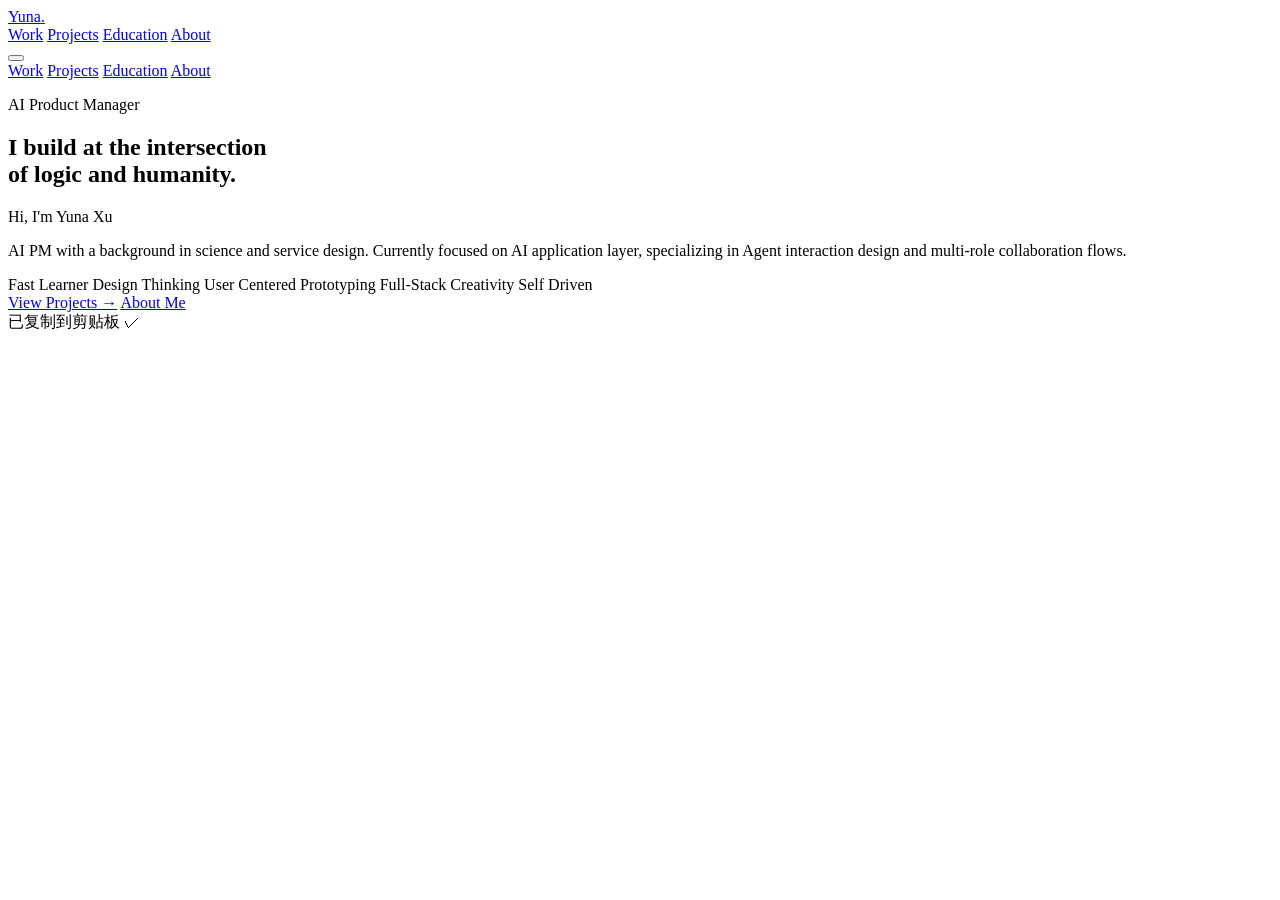
==== index.html @ 4d471c7e "Add files via upload" ====
<!DOCTYPE html>
<html lang="zh-CN">
<head>
  <meta charset="UTF-8">
  <meta name="viewport" content="width=device-width, initial-scale=1.0">
  <title>Yuna Xu — AI Product Manager</title>
  <meta name="description" content="Yuna Xu 个人作品集 — AI产品经理，擅长从0到1产品设计，Agent交互与跨团队协作。">
  <link rel="preconnect" href="https://fonts.googleapis.com">
  <link rel="preconnect" href="https://fonts.gstatic.com" crossorigin>
  <link href="https://fonts.googleapis.com/css2?family=Geist:wght@200..900&display=swap" rel="stylesheet">
  <link rel="stylesheet" href="css/style.css">
</head>
<body class="page-home">

  <div class="cursor-dot" id="cursorDot"></div>
  <div class="cursor-ring" id="cursorRing"></div>

  <nav class="nav" id="nav">
    <a href="index.html" class="nav-logo">Yuna<span class="dot">.</span></a>
    <div class="nav-links">
      <a href="work.html" class="nav-link">Work</a>
      <a href="projects.html" class="nav-link">Projects</a>
      <a href="education.html" class="nav-link">Education</a>
      <a href="about.html" class="nav-link">About</a>
    </div>
    <button class="nav-menu-btn" id="menuBtn" aria-label="菜单">
      <span></span><span></span><span></span>
    </button>
  </nav>

  <div class="mobile-menu" id="mobileMenu">
    <a href="work.html" class="mobile-link">Work</a>
    <a href="projects.html" class="mobile-link">Projects</a>
    <a href="education.html" class="mobile-link">Education</a>
    <a href="about.html" class="mobile-link">About</a>
  </div>

  <section class="hero">
    <div class="container">
      <div class="hero-inner">
        <p class="hero-label reveal">AI Product Manager</p>
        <h1 class="hero-slogan reveal" data-delay="100">
          I build at the intersection<br>
          of <span class="accent">logic</span> and <span class="accent">humanity</span>.
        </h1>
        <p class="hero-name reveal" data-delay="200">
          Hi, I'm <span class="yuna">Yuna</span> <span class="xu">Xu</span>
        </p>
        <p class="hero-desc reveal" data-delay="250">
          AI PM with a background in science and service design. Currently focused on AI application layer, specializing in Agent interaction design and multi-role collaboration flows.
        </p>
        <div class="hero-tags">
          <span class="hero-tag" data-color="#FFCDE9" style="position:relative;left:auto;top:auto;">Fast Learner</span>
          <span class="hero-tag" data-color="#FF8135" style="position:relative;left:auto;top:auto;">Design Thinking</span>
          <span class="hero-tag" data-color="#00DEA1" style="position:relative;left:auto;top:auto;">User Centered</span>
          <span class="hero-tag" data-color="#93DCFF" style="position:relative;left:auto;top:auto;">Prototyping</span>
          <span class="hero-tag" data-color="#DEC8FF" style="position:relative;left:auto;top:auto;">Full-Stack</span>
          <span class="hero-tag" data-color="#D1FA91" style="position:relative;left:auto;top:auto;">Creativity</span>
          <span class="hero-tag" data-color="#FFCD00" style="position:relative;left:auto;top:auto;">Self Driven</span>
        </div>
        <div class="hero-ctas">
          <a href="projects.html" class="btn btn-primary">View Projects →</a>
          <a href="about.html" class="btn btn-outline">About Me</a>
        </div>
      </div>
    </div>
  </section><div class="toast" id="toast">已复制到剪贴板 ✓</div>
  <script src="js/main.js"></script>
</body>
</html>
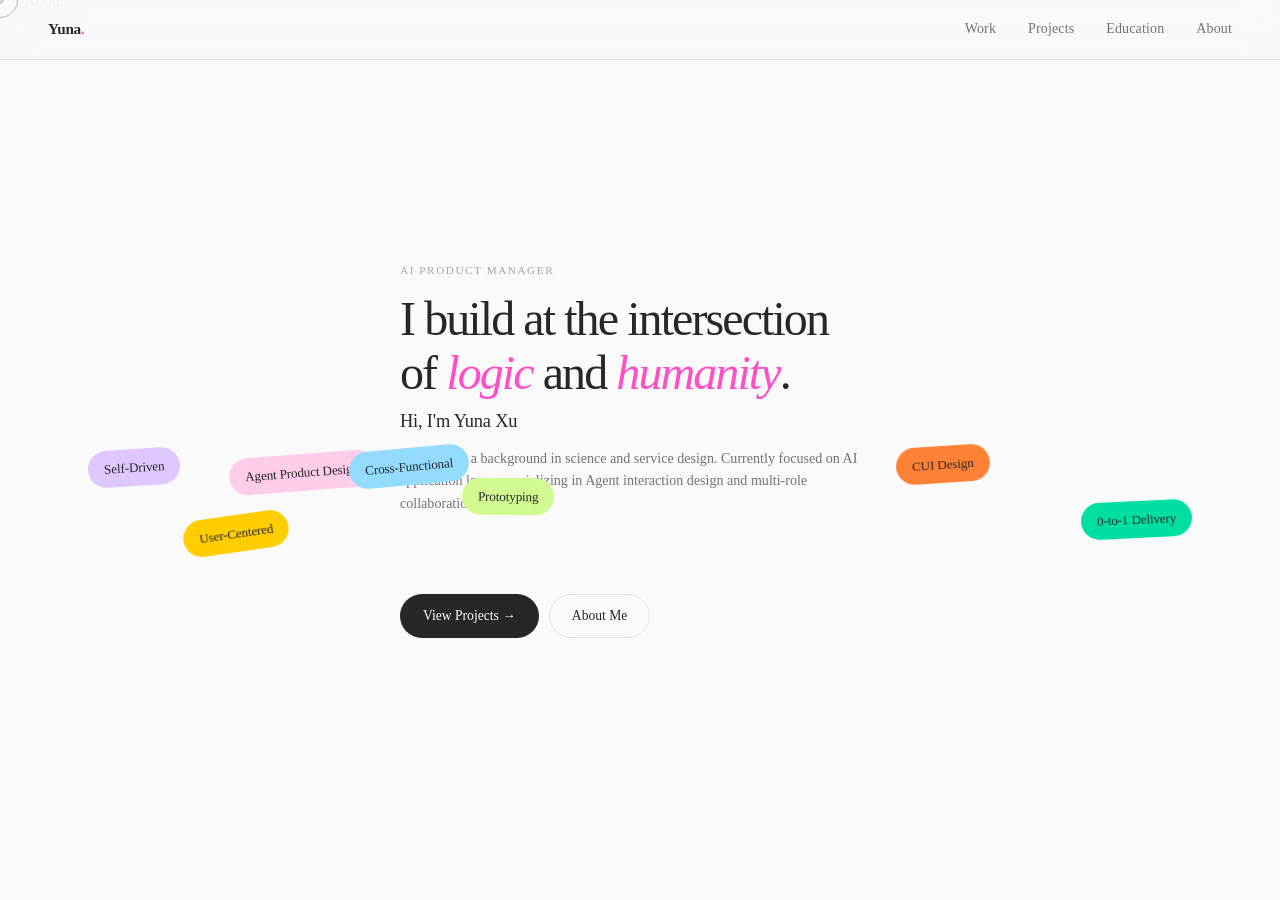
==== commit 6187d36e: "Update index.html" ====
--- a/index.html
+++ b/index.html
@@ -4,7 +4,7 @@
   <meta charset="UTF-8">
   <meta name="viewport" content="width=device-width, initial-scale=1.0">
   <title>Yuna Xu — AI Product Manager</title>
-  <meta name="description" content="Yuna Xu 个人作品集 — AI产品经理，擅长从0到1产品设计，Agent交互与跨团队协作。">
+  <meta name="description" content="Yuna Xu portfolio — AI Product Manager specializing in Agent interaction design, 0-to-1 delivery, and cross-functional collaboration.">
   <link rel="preconnect" href="https://fonts.googleapis.com">
   <link rel="preconnect" href="https://fonts.gstatic.com" crossorigin>
   <link href="https://fonts.googleapis.com/css2?family=Geist:wght@200..900&display=swap" rel="stylesheet">
@@ -23,7 +23,7 @@
       <a href="education.html" class="nav-link">Education</a>
       <a href="about.html" class="nav-link">About</a>
     </div>
-    <button class="nav-menu-btn" id="menuBtn" aria-label="菜单">
+    <button class="nav-menu-btn" id="menuBtn" aria-label="Menu">
       <span></span><span></span><span></span>
     </button>
   </nav>
@@ -50,13 +50,13 @@
           AI PM with a background in science and service design. Currently focused on AI application layer, specializing in Agent interaction design and multi-role collaboration flows.
         </p>
         <div class="hero-tags">
-          <span class="hero-tag" data-color="#FFCDE9" style="position:relative;left:auto;top:auto;">Fast Learner</span>
-          <span class="hero-tag" data-color="#FF8135" style="position:relative;left:auto;top:auto;">Design Thinking</span>
-          <span class="hero-tag" data-color="#00DEA1" style="position:relative;left:auto;top:auto;">User Centered</span>
-          <span class="hero-tag" data-color="#93DCFF" style="position:relative;left:auto;top:auto;">Prototyping</span>
-          <span class="hero-tag" data-color="#DEC8FF" style="position:relative;left:auto;top:auto;">Full-Stack</span>
-          <span class="hero-tag" data-color="#D1FA91" style="position:relative;left:auto;top:auto;">Creativity</span>
-          <span class="hero-tag" data-color="#FFCD00" style="position:relative;left:auto;top:auto;">Self Driven</span>
+          <span class="hero-tag" data-color="#FFCDE9" style="position:relative;left:auto;top:auto;">Agent Product Design</span>
+          <span class="hero-tag" data-color="#FF8135" style="position:relative;left:auto;top:auto;">CUI Design</span>
+          <span class="hero-tag" data-color="#00DEA1" style="position:relative;left:auto;top:auto;">0-to-1 Delivery</span>
+          <span class="hero-tag" data-color="#93DCFF" style="position:relative;left:auto;top:auto;">Cross-Functional</span>
+          <span class="hero-tag" data-color="#DEC8FF" style="position:relative;left:auto;top:auto;">Self-Driven</span>
+          <span class="hero-tag" data-color="#D1FA91" style="position:relative;left:auto;top:auto;">Prototyping</span>
+          <span class="hero-tag" data-color="#FFCD00" style="position:relative;left:auto;top:auto;">User-Centered</span>
         </div>
         <div class="hero-ctas">
           <a href="projects.html" class="btn btn-primary">View Projects →</a>
@@ -64,7 +64,7 @@
         </div>
       </div>
     </div>
-  </section><div class="toast" id="toast">已复制到剪贴板 ✓</div>
+  </section><div class="toast" id="toast">Copied to clipboard ✓</div>
   <script src="js/main.js"></script>
 </body>
 </html>
--- a/css/style.css
+++ b/css/style.css
@@ -0,0 +1,308 @@
+:root {
+  --bg: #fafafa;
+  --bg-elevated: #f5f5f5;
+  --text-primary: #27272a;
+  --text-secondary: #71717a;
+  --text-muted: #a1a1aa;
+  --border: #e4e4e7;
+  --accent: #FF4FC7;
+  --font: 'Geist', -apple-system, BlinkMacSystemFont, 'Segoe UI', sans-serif;
+}
+
+*, *::before, *::after { margin: 0; padding: 0; box-sizing: border-box; }
+html { scroll-behavior: smooth; font-size: 16px; }
+
+body {
+  background: var(--bg);
+  color: var(--text-primary);
+  font-family: var(--font-sans);
+  line-height: 1.6;
+  overflow-x: hidden;
+  -webkit-font-smoothing: antialiased;
+}
+body.page-home {
+  overflow-x: hidden;
+  overflow-y: hidden;
+}
+
+a { color: inherit; text-decoration: none; }
+img { display: block; max-width: 100%; }
+
+.container { max-width: 1280px; margin: 0 auto; padding: 0 48px; }
+@media (max-width: 768px) { .container { padding: 0 24px; } }
+
+/* ─── Custom Cursor ─── */
+.cursor-dot {
+  position: fixed; width: 8px; height: 8px; background: var(--text-primary);
+  border-radius: 50%; pointer-events: none; z-index: 9999;
+  transform: translate(-50%, -50%); transition: width 0.15s, height 0.15s, background 0.15s;
+  mix-blend-mode: difference;
+}
+.cursor-ring {
+  position: fixed; width: 36px; height: 36px;
+  border: 1.5px solid rgba(39,39,42,0.3); border-radius: 50%;
+  pointer-events: none; z-index: 9998; transform: translate(-50%, -50%);
+  transition: width 0.25s, height 0.25s, border-color 0.25s;
+}
+.cursor-dot.hovering { width: 10px; height: 10px; background: #fff; }
+.cursor-ring.hovering { width: 52px; height: 52px; border-color: rgba(39,39,42,0.12); }
+@media (hover: none) { .cursor-dot, .cursor-ring { display: none; body { cursor: auto; } } }
+
+/* ─── Navigation ─── */
+.nav {
+  position: fixed; top: 0; left: 0; right: 0; height: 60px;
+  display: flex; align-items: center; justify-content: space-between;
+  padding: 0 48px; z-index: 1000;
+  background: rgba(250,250,250,0.85);
+  backdrop-filter: blur(16px); -webkit-backdrop-filter: blur(16px);
+  border-bottom: 1px solid var(--border);
+}
+.nav-logo { font-size: 0.95rem; font-weight: 600; letter-spacing: -0.02em; }
+.nav-logo .dot { color: var(--accent); }
+.nav-links { display: flex; gap: 32px; align-items: center; }
+.nav-link { font-size: 0.875rem; color: var(--text-secondary); transition: color 0.2s; letter-spacing: 0.01em; }
+.nav-link:hover, .nav-link.active { color: var(--text-primary); }
+.nav-menu-btn { display: none; flex-direction: column; gap: 5px; background: none; border: none; cursor: pointer; padding: 8px; }
+.nav-menu-btn span { display: block; width: 20px; height: 1.5px; background: var(--text-primary); transition: 0.3s; }
+.mobile-menu {
+  position: fixed; top: 60px; left: 0; right: 0;
+  background: rgba(250,250,250,0.98); backdrop-filter: blur(16px);
+  padding: 24px; display: flex; flex-direction: column; gap: 20px;
+  z-index: 999; transform: translateY(-110%); transition: transform 0.4s cubic-bezier(0.4,0,0.2,1);
+  border-bottom: 1px solid var(--border);
+}
+.mobile-menu.open { transform: translateY(0); }
+.mobile-link { font-size: 1rem; color: var(--text-secondary); transition: color 0.2s; }
+.mobile-link:hover { color: var(--text-primary); }
+@media (max-width: 768px) {
+  .nav { padding: 0 24px; }
+  .nav-links { display: none; }
+  .nav-menu-btn { display: flex; }
+}
+
+/* ─── Hero ─── */
+.hero {
+  height: 100vh; min-height: 100vh;
+  display: flex; align-items: center;
+  justify-content: flex-start;
+  padding: 0 48px;
+  position: relative;
+}
+.hero-inner { max-width: 860px; position: relative; z-index: 1; }
+.hero-label { font-size: 0.7rem; letter-spacing: 0.14em; text-transform: uppercase; color: var(--text-muted); margin-bottom: 12px; }
+.hero-slogan { font-size: clamp(1.8rem, 4.5vw, 3rem); font-weight: 500; letter-spacing: -0.04em; line-height: 1.12; margin-bottom: 8px; }
+.hero-slogan .accent { color: var(--accent); font-style: italic; }
+.hero-name { font-size: clamp(0.9rem, 1.5vw, 1.15rem); font-weight: 500; color: var(--text-primary); margin-bottom: 10px; letter-spacing: -0.01em; }
+.hero-name .yuna, .hero-name .xu { font-weight: 500; color: var(--text-primary); }
+.hero-desc { font-size: 0.88rem; color: var(--text-secondary); line-height: 1.6; max-width: 480px; margin-bottom: 16px; }
+.hero-tags { margin-bottom: 16px; position: relative; min-height: 48px; }
+.hero-tag {
+  position: absolute;
+  font-size: 0.82rem; font-weight: 500;
+  padding: 8px 16px; border-radius: 100px;
+  white-space: nowrap; cursor: grab;
+  user-select: none; letter-spacing: -0.01em;
+  transition: box-shadow 0.2s; touch-action: none; z-index: 1;
+}
+.hero-tag.dragging { cursor: grabbing; z-index: 100 !important; box-shadow: 0 8px 30px rgba(0,0,0,0.15); }
+@media (max-width: 768px) {
+  .hero { padding: 0 24px; }
+  .hero-tag { position: relative !important; top: auto !important; left: auto !important; display: inline-block; margin: 4px; }
+}
+.hero-ctas { display: flex; gap: 10px; flex-wrap: wrap; margin-top: 4px; }
+
+.btn {
+  display: inline-flex; align-items: center; gap: 6px;
+  padding: 10px 22px; border-radius: 100px;
+  font-size: 0.85rem; font-weight: 500;
+  transition: all 0.2s; border: 1px solid transparent;
+}
+.btn-primary { background: var(--text-primary); color: var(--bg); }
+.btn-primary:hover { background: var(--accent); border-color: var(--accent); }
+.btn-outline { background: transparent; color: var(--text-primary); border-color: var(--border); }
+.btn-outline:hover { border-color: var(--text-primary); }
+.btn-link { background: none; border: none; color: var(--text-primary); font-size: 0.88rem; font-weight: 500; padding: 0; display: inline-flex; align-items: center; gap: 4px; transition: gap 0.2s, color 0.2s; }
+.btn-link:hover { gap: 8px; color: var(--accent); }
+
+/* ─── Projects ─── */
+.projects-section { padding: 80px 0 120px; border-top: 1px solid var(--border); }
+.projects-header { display: flex; justify-content: space-between; align-items: flex-end; margin-bottom: 48px; }
+.section-label { font-size: 0.7rem; letter-spacing: 0.15em; text-transform: uppercase; color: var(--text-muted); margin-bottom: 10px; }
+.section-title { font-size: clamp(1.8rem, 4vw, 2.8rem); font-weight: 500; letter-spacing: -0.03em; margin-bottom: 40px; }
+.projects-list { display: flex; flex-direction: column; }
+.project-row {
+  display: grid; grid-template-columns: 56px 1fr; gap: 24px;
+  padding: 30px 0; border-bottom: 1px solid var(--border);
+  text-decoration: none; color: inherit; transition: opacity 0.25s;
+}
+.project-row:first-child { border-top: 1px solid var(--border); }
+.project-row:hover { opacity: 0.55; }
+.project-num { font-size: 0.72rem; color: var(--text-muted); font-variant-numeric: tabular-nums; padding-top: 5px; transition: color 0.2s; }
+.project-row:hover .project-num { color: var(--accent); }
+.project-info { display: flex; flex-direction: column; gap: 8px; }
+.project-year { font-size: 0.68rem; color: var(--text-muted); letter-spacing: 0.08em; text-transform: uppercase; }
+.project-title { font-size: clamp(1.2rem, 2.8vw, 1.7rem); font-weight: 500; letter-spacing: -0.02em; transition: color 0.2s; }
+.project-row:hover .project-title { color: var(--accent); }
+.project-desc { font-size: 0.9rem; color: var(--text-secondary); line-height: 1.65; max-width: 580px; }
+.project-meta { display: flex; gap: 8px; flex-wrap: wrap; margin-top: 4px; }
+.project-meta span { font-size: 0.68rem; padding: 3px 10px; border-radius: 100px; background: var(--bg-elevated); color: var(--text-secondary); border: 1px solid var(--border); transition: border-color 0.2s, color 0.2s; }
+.project-row:hover .project-meta span { border-color: rgba(255,79,199,0.3); color: var(--accent); }
+.project-row-right { display: flex; align-items: flex-end; padding-bottom: 4px; }
+@media (max-width: 768px) { .project-row { grid-template-columns: 36px 1fr; gap: 16px; } .project-row-right { display: none; } }
+
+/* ─── About Section ─── */
+.about-section { padding: 100px 0; border-top: 1px solid var(--border); }
+.about-grid { display: grid; grid-template-columns: 1fr 1fr; gap: 80px; align-items: start; }
+.about-text h2 { font-size: clamp(2rem, 4vw, 3rem); font-weight: 500; letter-spacing: -0.03em; margin-bottom: 20px; }
+.about-text p { font-size: 1rem; color: var(--text-secondary); line-height: 1.8; margin-bottom: 14px; }
+.about-quote { font-style: italic; color: var(--accent); font-size: 1.05rem; margin-bottom: 20px; }
+.about-tags { display: flex; flex-wrap: wrap; gap: 6px; margin: 20px 0; }
+.tag { font-size: 0.72rem; padding: 4px 12px; border-radius: 100px; background: var(--bg-elevated); color: var(--text-secondary); border: 1px solid var(--border); }
+.about-contact { display: flex; flex-wrap: wrap; gap: 10px; margin-top: 24px; }
+.contact-btn {
+  display: inline-flex; align-items: center; gap: 6px;
+  padding: 9px 18px; border-radius: 100px; border: 1px solid var(--border);
+  background: var(--bg-elevated); color: var(--text-primary);
+  font-size: 0.85rem; font-family: var(--font); transition: all 0.2s; cursor: pointer;
+}
+.contact-btn:hover { border-color: var(--accent); color: var(--accent); }
+.contact-btn.download { background: var(--text-primary); color: var(--bg); border-color: var(--text-primary); }
+.contact-btn.download:hover { background: var(--accent); border-color: var(--accent); }
+
+/* ─── Photo Carousel ─── */
+.photo-carousel { position: relative; width: 100%; max-width: 420px; margin: 0 auto; }
+.carousel-viewport { overflow: hidden; border-radius: 12px; border: 1px solid var(--border); background: var(--bg-elevated); aspect-ratio: 3/4; }
+.carousel-track { display: flex; height: 100%; transition: transform 0.5s cubic-bezier(0.4, 0, 0.2, 1); }
+.carousel-slide { min-width: 100%; height: 100%; }
+.carousel-slide img { width: 100%; height: 100%; object-fit: cover; display: block; }
+.carousel-btn {
+  position: absolute; top: 50%; transform: translateY(-50%);
+  width: 38px; height: 38px; border-radius: 50%;
+  border: 1px solid var(--border); background: rgba(250,250,250,0.92);
+  cursor: pointer; display: flex; align-items: center; justify-content: center;
+  font-size: 1rem; color: var(--text-primary); transition: all 0.2s; z-index: 2;
+}
+.carousel-btn:hover { background: var(--accent); color: #fff; border-color: var(--accent); }
+.carousel-btn.prev { left: -48px; }
+.carousel-btn.next { right: -48px; }
+.carousel-dots { display: flex; justify-content: center; gap: 6px; margin-top: 12px; }
+.carousel-dot { width: 5px; height: 5px; border-radius: 50%; background: var(--text-muted); opacity: 0.3; transition: all 0.3s; cursor: pointer; border: none; }
+.carousel-dot.active { opacity: 1; background: var(--accent); transform: scale(1.4); }
+@media (max-width: 768px) {
+  .carousel-btn.prev { left: 8px; }
+  .carousel-btn.next { right: 8px; }
+  .about-grid { grid-template-columns: 1fr; gap: 40px; }
+}
+
+/* ─── Skills ─── */
+.skills-section { padding: 80px 0; border-top: 1px solid var(--border); }
+.skills-grid { display: grid; grid-template-columns: repeat(auto-fit, minmax(200px, 1fr)); gap: 12px; }
+.skill-group { background: var(--bg-elevated); border-radius: 12px; padding: 22px; border: 1px solid var(--border); transition: border-color 0.2s, transform 0.2s; }
+.skill-group:hover { border-color: rgba(255,79,199,0.3); transform: translateY(-2px); }
+.skill-group-title { font-size: 0.68rem; letter-spacing: 0.12em; text-transform: uppercase; color: var(--text-muted); margin-bottom: 12px; }
+.skill-tags { display: flex; flex-wrap: wrap; gap: 5px; }
+.skill-tag { font-size: 0.78rem; padding: 4px 10px; border-radius: 100px; color: #1a1a1a; font-weight: 500; transition: transform 0.2s; }
+.skill-tag:hover { transform: translateY(-1px); }
+
+/* ─── Education ─── */
+.edu-section { padding: 80px 0; border-top: 1px solid var(--border); }
+.edu-grid { display: flex; flex-direction: column; gap: 12px; margin-bottom: 48px; }
+.edu-card { display: flex; gap: 14px; background: var(--bg-elevated); border-radius: 12px; padding: 24px; border: 1px solid var(--border); transition: transform 0.2s, border-color 0.2s; }
+.edu-card:hover { transform: translateY(-2px); border-color: rgba(255,79,199,0.3); }
+.edu-accent { width: 3px; border-radius: 3px; flex-shrink: 0; }
+.edu-year { font-size: 0.68rem; letter-spacing: 0.08em; color: var(--text-muted); text-transform: uppercase; }
+.edu-card h3 { font-size: 1rem; font-weight: 500; margin: 4px 0; letter-spacing: -0.01em; }
+.edu-degree { font-size: 0.82rem; color: var(--text-secondary); }
+.edu-location { font-size: 0.75rem; color: var(--text-muted); margin-top: 4px; }
+.lang-section { margin-top: 48px; }
+.lang-item {
+  display: flex; justify-content: flex-end; align-items: center;
+  padding: 16px 0; border-bottom: 1px solid var(--border);
+}
+.lang-item:first-child { border-top: 1px solid var(--border); }
+.lang-name { font-size: 1rem; font-weight: 500; }
+.lang-level { font-size: 0.85rem; color: var(--text-secondary); }
+
+/* ─── Work Section ─── */
+.work-section { padding: 80px 0 120px; border-top: 1px solid var(--border); }
+.work-timeline { display: flex; flex-direction: column; }
+.work-card { display: grid; grid-template-columns: 2px 1fr; border-bottom: 1px solid var(--border); }
+.work-card:first-child { border-top: 1px solid var(--border); }
+.work-card-line { flex-shrink: 0; }
+.work-card-body { padding: 40px; }
+.work-card-header { display: flex; justify-content: space-between; align-items: flex-start; flex-wrap: wrap; gap: 12px; margin-bottom: 14px; }
+.work-company { font-size: 0.7rem; letter-spacing: 0.12em; text-transform: uppercase; color: var(--text-muted); font-weight: 500; }
+.work-period { font-size: 0.72rem; color: var(--text-muted); padding: 3px 10px; border-radius: 100px; background: var(--bg-elevated); border: 1px solid var(--border); }
+.work-role { font-size: 1.4rem; font-weight: 500; letter-spacing: -0.02em; margin-bottom: 14px; }
+.work-overview { font-size: 0.9rem; color: var(--text-secondary); line-height: 1.7; margin-bottom: 22px; }
+.work-sub { margin-top: 18px; }
+.work-sub h4 { font-size: 0.85rem; font-weight: 500; margin-bottom: 8px; }
+.work-sub ul { list-style: none; display: flex; flex-direction: column; gap: 5px; }
+.work-sub li { font-size: 0.82rem; color: var(--text-secondary); line-height: 1.6; padding-left: 14px; position: relative; }
+.work-sub li::before { content: ''; position: absolute; left: 0; top: 7px; width: 3px; height: 3px; border-radius: 50%; background: var(--accent); }
+.work-card-link { margin-top: 32px; display: inline-flex; align-items: center; gap: 4px; font-size: 0.88rem; color: var(--text-secondary); transition: color 0.2s; }
+.work-card-link:hover { color: var(--accent); }
+@media (max-width: 768px) { .work-card-body { padding: 24px; } }
+
+/* ─── Page Header ─── */
+.page-header { padding: 120px 0 60px; border-bottom: 1px solid var(--border); }
+.breadcrumb { font-size: 0.72rem; color: var(--text-muted); letter-spacing: 0.08em; text-transform: uppercase; margin-bottom: 14px; }
+.page-title { font-size: clamp(2rem, 5vw, 3.2rem); font-weight: 500; letter-spacing: -0.03em; }
+.page-title .accent { color: var(--accent); font-style: italic; }
+
+/* ─── Project Detail ─── */
+.project-detail { padding: 120px 0 100px; border-top: 1px solid var(--border); }
+.project-detail-header { margin-bottom: 48px; }
+.project-detail-header .breadcrumb { margin-bottom: 18px; }
+.project-detail-title { font-size: clamp(1.8rem, 4vw, 3rem); font-weight: 500; letter-spacing: -0.03em; margin-bottom: 10px; }
+.project-detail-subtitle { font-size: 1rem; color: var(--text-secondary); font-style: italic; margin-bottom: 18px; }
+.project-detail-meta { display: flex; flex-wrap: wrap; gap: 6px; margin-bottom: 22px; }
+.project-detail-meta .tag { font-size: 0.68rem; }
+.project-detail-bg { font-size: 0.95rem; color: var(--text-secondary); line-height: 1.8; max-width: 640px; margin-bottom: 44px; padding-bottom: 44px; border-bottom: 1px solid var(--border); }
+.project-gallery { display: grid; grid-template-columns: 1fr; gap: 14px; }
+.gallery-item { border-radius: 12px; overflow: hidden; background: var(--bg-elevated); border: 1px solid var(--border); }
+.gallery-item img { width: 100%; height: auto; display: block; transition: transform 0.5s ease; }
+.gallery-item:hover img { transform: scale(1.02); }
+.project-back { display: inline-flex; align-items: center; gap: 6px; margin-top: 44px; font-size: 0.88rem; color: var(--text-muted); transition: color 0.2s; }
+.project-back:hover { color: var(--accent); }
+
+/* ─── Footer ─── */
+.footer { padding: 48px 0 28px; border-top: 1px solid var(--border); }
+.footer-row { display: flex; justify-content: space-between; align-items: flex-start; gap: 40px; flex-wrap: wrap; margin-bottom: 32px; }
+.footer-brand { display: flex; flex-direction: column; gap: 4px; }
+.footer-name { font-size: 1.2rem; font-weight: 600; letter-spacing: -0.02em; }
+.footer-name .dot { color: var(--accent); }
+.footer-brand p { font-size: 0.82rem; color: var(--text-muted); }
+.footer-links { display: flex; gap: 20px; }
+.footer-link { font-size: 0.85rem; color: var(--text-secondary); transition: color 0.2s; }
+.footer-link:hover { color: var(--accent); }
+.footer-bottom { font-size: 0.75rem; color: var(--text-muted); border-top: 1px solid var(--border); padding-top: 18px; }
+
+/* ─── Toast ─── */
+.toast {
+  position: fixed; bottom: 28px; left: 50%;
+  transform: translateX(-50%) translateY(12px);
+  background: var(--text-primary); color: var(--bg);
+  padding: 9px 20px; border-radius: 100px;
+  font-size: 0.82rem; font-weight: 500;
+  opacity: 0; pointer-events: none;
+  transition: all 0.3s ease; z-index: 9999;
+}
+.toast.show { opacity: 1; transform: translateX(-50%) translateY(0); }
+
+/* ─── Reveal ─── */
+.reveal { opacity: 0; transform: translateY(20px); transition: opacity 0.5s ease, transform 0.5s ease; }
+.reveal.visible { opacity: 1; transform: translateY(0); }
+.reveal[data-delay="100"] { transition-delay: 0.1s; }
+.reveal[data-delay="200"] { transition-delay: 0.2s; }
+.reveal[data-delay="300"] { transition-delay: 0.3s; }
+.reveal[data-delay="400"] { transition-delay: 0.4s; }
+.reveal[data-delay="500"] { transition-delay: 0.5s; }
+
+/* ─── Scrollbar ─── */
+::-webkit-scrollbar { width: 4px; }
+::-webkit-scrollbar-track { background: var(--bg); }
+::-webkit-scrollbar-thumb { background: rgba(0,0,0,0.12); border-radius: 2px; }
+
+/* ─── Selection ─── */
+::selection { background: rgba(255,79,199,0.2); color: var(--text-primary); }
